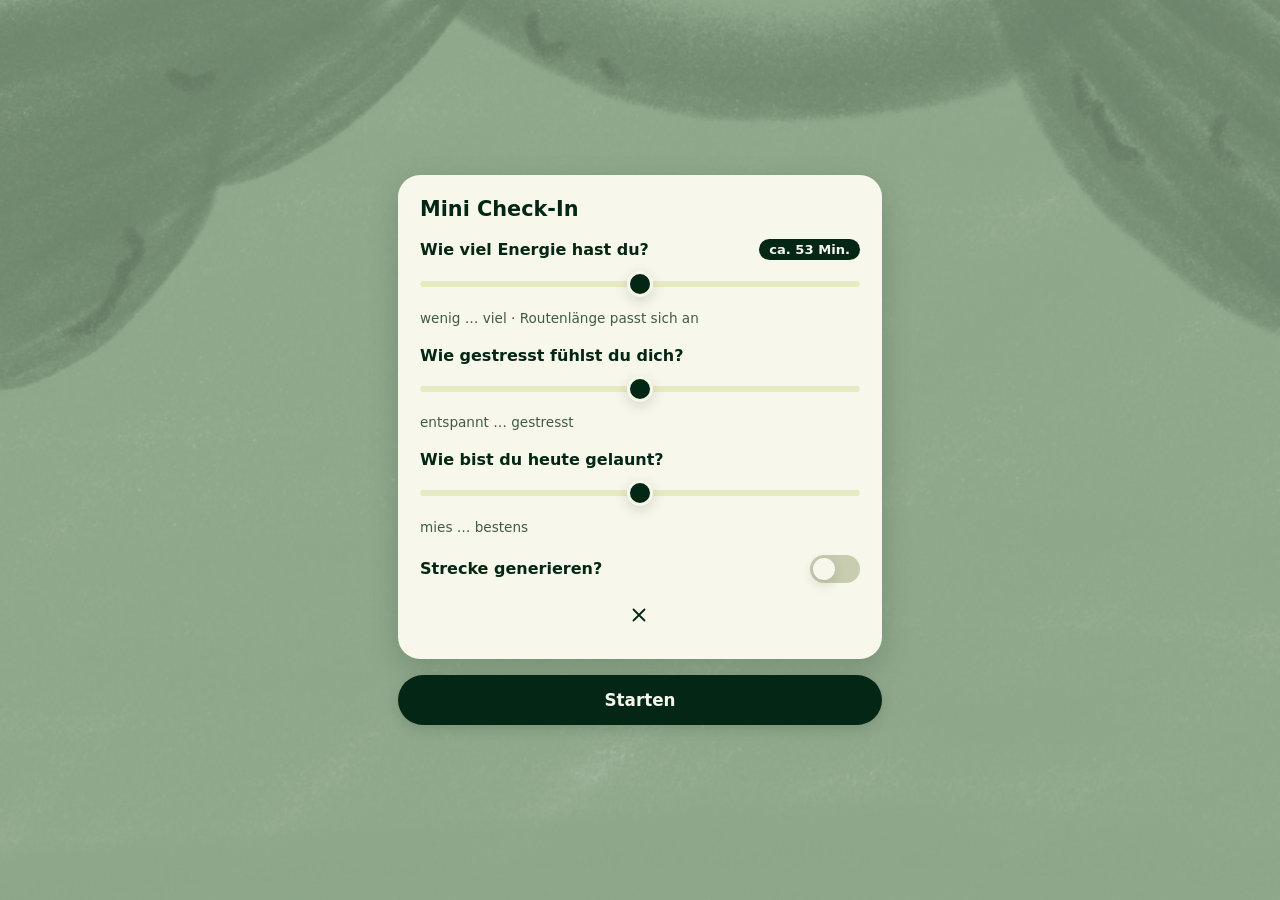
==== checkin.html @ 87dd1feb "Add files via upload" ====
<!DOCTYPE html>
<html lang="de">
<head>
  <meta charset="UTF-8">
  <meta name="viewport" content="width=device-width, initial-scale=1, viewport-fit=cover">
  <title>Mini Check-In · Walking with Wieland</title>
  <meta name="theme-color" content="#042615">
  <meta name="apple-mobile-web-app-capable" content="yes">
  <meta name="mobile-web-app-capable" content="yes">
  <meta name="apple-mobile-web-app-status-bar-style" content="black-translucent">
  <meta name="apple-mobile-web-app-title" content="Wieland">
  <link rel="manifest" href="manifest.json">
  <link rel="apple-touch-icon" href="assets/icon-180.png">
  <link rel="stylesheet" href="css/style.css?v=10">
</head>
<body>
  <div class="bg" aria-hidden="true"></div>

  <main class="screen screen--center">
    <div class="checkin-wrap">
      <section class="card" aria-labelledby="ci-title">
        <h1 class="h2" id="ci-title">Mini Check-In</h1>

        <!-- Energie = Fitness-Proxy für Routenlänge -->
        <div class="field">
          <div class="ci-label-row">
            <label class="field__label" for="energy">Wie viel Energie hast du?</label>
            <span class="energy-badge" id="energy-time">ca. 30 Min.</span>
          </div>
          <input class="range" type="range" id="energy" min="0" max="100" value="50"
                 aria-describedby="energy-ends">
          <p class="hint" id="energy-ends">wenig … viel · Routenlänge passt sich an</p>
        </div>

        <div class="field">
          <label class="field__label" for="stress">Wie gestresst fühlst du dich?</label>
          <input class="range" type="range" id="stress" min="0" max="100" value="50"
                 aria-describedby="stress-ends">
          <p class="hint" id="stress-ends">entspannt … gestresst</p>
        </div>

        <div class="field">
          <label class="field__label" for="mood">Wie bist du heute gelaunt?</label>
          <input class="range" type="range" id="mood" min="0" max="100" value="50"
                 aria-describedby="mood-ends">
          <p class="hint" id="mood-ends">mies … bestens</p>
        </div>

        <!-- Geführte Route an/aus -->
        <div class="switch-row" style="margin-top:6px">
          <label class="field__label" for="route">Strecke generieren?</label>
          <span class="switch">
            <input type="checkbox" id="route">
            <span class="switch__slider" aria-hidden="true"></span>
          </span>
        </div>

        <p class="hint" id="route-hint" hidden style="margin-top:6px;color:#c97b00">
          Kein Schlüssel hinterlegt – in den Einstellungen eintragen. Ohne Schlüssel startest du frei.
        </p>

        <!-- Standort-Auswahl (nur sichtbar wenn Route an) -->
        <div id="location-choice" hidden aria-live="polite">
          <p class="field__label" style="margin:14px 0 8px">Startpunkt</p>
          <div class="loc-row">
            <button class="btn btn-sm" id="loc-gps" type="button">Aktueller Standort</button>
            <button class="btn btn-sm btn-ghost" id="loc-home" type="button" hidden>
              Heimat-Standort
            </button>
          </div>
          <p class="hint" id="loc-hint" style="margin-top:8px"></p>
        </div>

        <button class="icon-btn icon-btn--bare card-close-center" id="ci-close"
                type="button" aria-label="Abbrechen und zurück"></button>
      </section>

      <button class="btn" id="ci-start" type="button">Starten</button>
    </div>
  </main>

  <script src="js/exercises.js?v=10"></script>
  <script src="js/trophies.js?v=10"></script>
  <script src="js/app.js?v=10"></script>
  <script src="js/checkin.js?v=11"></script>
</body>
</html>
---- css/style.css ----
/* ============================================================
   Walking with Wieland — Styles
   Mobile-first, ausschließlich für das Handy ausgelegt.
   Feste 6-Farb-Palette, eine Schrift, schlicht (Figma-Mockup).
============================================================ */

:root {
  /* Palette (verbindlich) */
  --cream: #F7F7EB;
  --pale:  #E6EBC2;
  --green: #A6BD7B;
  --dark:  #042615;
  --teal:  #A9C9C5;
  --blue:  #93C3D9;

  /* Eine Schrift (System-Stack -> auf iOS = SF; kein neuer Webfont) */
  --font: system-ui, -apple-system, "Segoe UI", Roboto, Helvetica, Arial, sans-serif;

  --radius: 22px;
  --radius-sm: 14px;
  --shadow: 0 10px 30px rgba(4, 38, 21, .18);
  --shadow-sm: 0 4px 14px rgba(4, 38, 21, .14);

  --maxw: 520px;            /* Handy-Spalte, auch auf größeren Screens zentriert */
  --nav-h: 64px;
  --space: 16px;
}

* { box-sizing: border-box; }

html, body { height: 100%; }

body {
  margin: 0;
  font-family: var(--font);
  color: var(--dark);
  background: #2f4534;       /* Fallback hinter dem Bild */
  -webkit-font-smoothing: antialiased;
  text-rendering: optimizeLegibility;
  overflow-x: hidden;
}

img { max-width: 100%; display: block; }
button { font-family: inherit; }
a { color: inherit; }

/* Sichtbarer Tastatur-Fokus (Qualitäts-Untergrenze) */
:focus-visible {
  outline: 3px solid var(--dark);
  outline-offset: 2px;
  border-radius: 6px;
}

/* ---------- Hintergrund (full-bleed, fix) ---------- */
.bg {
  position: fixed;
  inset: 0;
  z-index: -1;
  background-image: url("../assets/wald-hg-leer.png");
  background-size: cover;
  background-position: center top;
  /* kein background-attachment:fixed -> auf iOS sonst ruckelig */
}
.bg--home       { background-image: url("../assets/wieland-hoehle-hg.png"); }
.bg--collection { background-image: url("../assets/regal-hg.png"); }
.bg--plain      { background: var(--cream); }

/* ---------- Screen-Container ---------- */
.screen {
  position: relative;
  min-height: 100svh;
  min-height: 100dvh;
  display: flex;
  flex-direction: column;
  width: 100%;
  max-width: var(--maxw);
  margin: 0 auto;
  padding:
    calc(env(safe-area-inset-top) + 18px)
    calc(env(safe-area-inset-right) + 18px)
    calc(env(safe-area-inset-bottom) + 18px)
    calc(env(safe-area-inset-left) + 18px);
}
/* Walk-Screen: kein Padding oben (Nav-Card läuft bis zum Rand), genug unten für Walkbar */
.screen--walk {
  padding-top: calc(env(safe-area-inset-top) + 12px);
  padding-bottom: calc(env(safe-area-inset-bottom) + 80px);
}
/* Seiten mit unterer Navi brauchen unten Platz */
.screen--nav { padding-bottom: calc(env(safe-area-inset-bottom) + var(--nav-h) + 22px); }

.spacer { flex: 1 1 auto; }
.center-col { display: flex; flex-direction: column; align-items: center; }

/* ---------- Typografie ---------- */
.h1 { font-size: 1.7rem; font-weight: 700; margin: 0 0 4px; letter-spacing: -.01em; }
.h2 { font-size: 1.3rem; font-weight: 700; margin: 0 0 14px; }
.h3 { font-size: 1.05rem; font-weight: 700; margin: 24px 0 12px; }
.lead { font-size: 1.05rem; line-height: 1.45; margin: 0; }
.muted { opacity: .72; }
.on-dark { color: var(--cream); }
.text-center { text-align: center; }

/* großer Hinweis-Text direkt auf dem Hintergrund (z. B. "Leg dein Handy weg…") */
.overlay-text {
  color: var(--dark);
  font-size: 1.5rem;
  font-weight: 600;
  line-height: 1.3;
  max-width: 18ch;
}

/* ---------- Wochenleiste (Pfoten-Pille) ---------- */
.weekbar {
  align-self: flex-start;
  display: inline-flex;
  align-items: center;
  gap: 8px;
  background: var(--cream);
  border-radius: 999px;
  padding: 7px 12px;
  box-shadow: var(--shadow-sm);
}
.weekbar__count { font-weight: 700; font-size: .95rem; margin-right: 2px; }
.weekbar__dots { display: inline-flex; gap: 6px; }
.pawdot {
  width: 26px; height: 26px;
  display: grid; place-items: center;
  border-radius: 999px;
  background: var(--pale);
  color: rgba(4, 38, 21, .28);
}
.pawdot svg { width: 17px; height: 17px; }
.pawdot.is-on { background: var(--green); color: var(--dark); }

/* ---------- Karten ---------- */
.card {
  background: var(--cream);
  border-radius: var(--radius);
  box-shadow: var(--shadow);
  padding: 22px;
}
.card--center { text-align: center; }
.modal-card { width: 100%; max-width: 360px; }

/* Karte mit Schließen-X oben rechts */
.card-head {
  display: flex; align-items: flex-start; justify-content: space-between;
  gap: 12px; margin-bottom: 6px;
}

/* ---------- Buttons ---------- */
.btn {
  -webkit-appearance: none; appearance: none;
  border: 0; cursor: pointer;
  display: inline-flex; align-items: center; justify-content: center; gap: 8px;
  background: var(--dark); color: var(--cream);
  font-size: 1.05rem; font-weight: 600;
  padding: 15px 26px;
  border-radius: 999px;
  width: 100%;
  box-shadow: var(--shadow-sm);
  transition: transform .08s ease, opacity .15s ease;
}
.btn:active { transform: translateY(1px) scale(.995); }
.btn[disabled] { opacity: .5; cursor: default; }

.btn-light { background: var(--cream); color: var(--dark); }
.btn-ghost {
  background: transparent; color: var(--dark);
  box-shadow: none; border: 2px solid rgba(4, 38, 21, .25);
}
.btn-blue { background: var(--blue); color: var(--dark); }
.btn-row { display: flex; flex-direction: column; gap: 10px; }
.btn-sm { width: auto; padding: 10px 16px; font-size: .92rem; }

/* Icon-Knopf (rund) */
.icon-btn {
  -webkit-appearance: none; appearance: none; border: 0; cursor: pointer;
  width: 44px; height: 44px; padding: 10px;
  display: grid; place-items: center;
  border-radius: 999px;
  background: var(--cream); color: var(--dark);
  box-shadow: var(--shadow-sm);
}
.icon-btn svg { width: 22px; height: 22px; }
.icon-btn--bare { background: transparent; box-shadow: none; }

/* ---------- Slider ---------- */
.field { margin: 18px 0; }
.field__label { display: block; font-size: 1rem; font-weight: 600; margin-bottom: 12px; }

input[type="range"].range {
  -webkit-appearance: none; appearance: none;
  width: 100%; height: 6px; margin: 8px 0;
  background: var(--pale);
  border-radius: 999px; outline-offset: 6px;
}
input[type="range"].range::-webkit-slider-thumb {
  -webkit-appearance: none; appearance: none;
  width: 26px; height: 26px; border-radius: 999px;
  background: var(--dark); border: 3px solid var(--cream);
  box-shadow: var(--shadow-sm); cursor: pointer;
}
input[type="range"].range::-moz-range-thumb {
  width: 26px; height: 26px; border-radius: 999px;
  background: var(--dark); border: 3px solid var(--cream);
  box-shadow: var(--shadow-sm); cursor: pointer;
}
input[type="range"].range::-moz-range-track {
  height: 6px; background: var(--pale); border-radius: 999px;
}

/* ---------- Toggle / Switch ---------- */
.switch-row { display: flex; align-items: center; justify-content: space-between; gap: 12px; }
.switch { position: relative; display: inline-block; width: 50px; height: 28px; flex: none; }
.switch input { position: absolute; opacity: 0; width: 100%; height: 100%; margin: 0; cursor: pointer; z-index: 1; }
.switch__slider {
  position: absolute; inset: 0;
  background: #c9cdb0; border-radius: 999px; transition: background .15s ease;
}
.switch__slider::before {
  content: ""; position: absolute; top: 3px; left: 3px;
  width: 22px; height: 22px; border-radius: 999px;
  background: var(--cream); box-shadow: var(--shadow-sm);
  transition: transform .15s ease;
}
.switch input:checked + .switch__slider { background: var(--green); }
.switch input:checked + .switch__slider::before { transform: translateX(22px); }
.switch input:focus-visible + .switch__slider { outline: 3px solid var(--dark); outline-offset: 2px; }

/* Textfelder */
.input {
  width: 100%; font-size: 1rem; font-family: inherit;
  padding: 12px 14px; border-radius: var(--radius-sm);
  border: 2px solid rgba(4, 38, 21, .18); background: #fff; color: var(--dark);
}
.input:focus-visible { outline: 3px solid var(--dark); outline-offset: 1px; }

/* ---------- Sprechblase ---------- */
.bubble {
  position: relative;
  background: var(--cream);
  color: var(--dark);
  border-radius: 18px;
  padding: 12px 15px;
  max-width: 220px;
  font-size: .95rem; line-height: 1.35;
  box-shadow: var(--shadow-sm);
}
.bubble::after {
  content: ""; position: absolute; left: 26px; bottom: -9px;
  border-width: 10px 9px 0 9px; border-style: solid;
  border-color: var(--cream) transparent transparent transparent;
}

/* ---------- Wieland ---------- */
.wieland { width: min(72%, 320px); height: auto; pointer-events: none; }
/* screen-blend entfernt schwarze GIF-Hintergründe (keine Transparenz in GIF) */
.wieland--walk { width: min(60%, 260px); mix-blend-mode: screen; }
.wieland--sit  { width: min(42%, 180px); }
@keyframes ww-bob { 0%,100% { transform: translateY(0); } 50% { transform: translateY(-6px); } }
.wieland--bob { animation: ww-bob 3.2s ease-in-out infinite; }
@media (prefers-reduced-motion: reduce) {
  .wieland--bob { animation: none; }
}

/* die kleine Höhle unter dem Wiesel (Asset fehlt -> dezente SVG-Andeutung) */
.den { width: min(86%, 380px); margin-top: -6%; }

/* ---------- Anweisungs-Karte (Navigation oben) ---------- */
.instruction {
  background: var(--cream); color: var(--dark);
  border-radius: var(--radius-sm);
  box-shadow: var(--shadow);
  padding: 14px 16px;
  display: flex; align-items: center; gap: 12px;
  font-size: 1.05rem; font-weight: 600; line-height: 1.3;
}
.instruction svg { width: 26px; height: 26px; flex: none; }

/* ---------- Übungs-Overlay ---------- */
.exercise-layer {
  position: fixed; inset: 0; z-index: 40;
  display: flex; flex-direction: column;
  /* Opakes Dunkelgrün – keine Transparenz, kein backdrop-filter (Chrome-Bug) */
  background: rgba(4, 38, 21, .96);
  /* Unten 80px: Walkbar (≈64px) + 16px Abstand – safe-area wird durch walkbar selbst gehandelt */
  padding:
    calc(env(safe-area-inset-top) + 14px)
    14px
    calc(env(safe-area-inset-bottom) + 80px)
    14px;
}
.exercise {
  width: 100%; max-width: var(--maxw); margin: 0 auto;
  display: flex; flex-direction: column; min-height: 0; flex: 1 1 auto;
  background: var(--cream);
  border-radius: var(--radius);
  padding: 20px;
  box-shadow: var(--shadow);
  overflow-y: auto;
}
.exercise__eyebrow { font-size: .82rem; font-weight: 700; letter-spacing: .06em; opacity: .7; }
.exercise__title { font-size: 1.35rem; font-weight: 700; line-height: 1.25; margin: 4px 0 0; max-width: 22ch; }
.exercise__body { flex: 1 1 auto; display: flex; flex-direction: column; align-items: center; justify-content: center; gap: 18px; }
.exercise__actions { display: flex; flex-direction: column; gap: 10px; }
.exercise__sub-actions { display: flex; gap: 10px; justify-content: center; }

/* Zähler-Anzeige */
.counter { font-size: 3.4rem; font-weight: 800; color: var(--dark); line-height: 1; }
.counter__hint { font-size: .95rem; opacity: .7; }
.tap-area {
  width: 100%; max-width: 320px; min-height: 150px;
  border-radius: var(--radius);
  background: rgba(247, 247, 235, .82);
  display: flex; flex-direction: column; align-items: center; justify-content: center; gap: 8px;
  cursor: pointer; box-shadow: var(--shadow);
}

/* ---------- Timer-Kreis ---------- */
.timer-circle {
  width: min(70vw, 250px); aspect-ratio: 1;
  border-radius: 999px;
  background: rgba(247, 247, 235, .85);
  display: grid; place-items: center; text-align: center;
  box-shadow: var(--shadow);
  font-size: 1.2rem; font-weight: 700; color: var(--dark);
  padding: 20px;
}
.timer-circle small { display: block; font-weight: 500; opacity: .7; font-size: .85rem; margin-top: 4px; }

/* ---------- Atem-Kreis ---------- */
.breath-circle {
  width: 90px; height: 90px; border-radius: 999px;
  background: var(--teal); box-shadow: var(--shadow);
  transition: transform 1s ease-in-out;
}
.breath-phase { font-size: 1.15rem; font-weight: 700; }

/* ---------- Foto-Übung ---------- */
.photo-grid { display: grid; grid-template-columns: repeat(3, 1fr); gap: 8px; width: 100%; max-width: 320px; }
.photo-thumb {
  aspect-ratio: 1; border-radius: 12px; overflow: hidden;
  background: rgba(247, 247, 235, .5); display: grid; place-items: center;
}
.photo-thumb img { width: 100%; height: 100%; object-fit: cover; }
.visually-hidden {
  position: absolute !important; width: 1px; height: 1px;
  padding: 0; margin: -1px; overflow: hidden; clip: rect(0 0 0 0); white-space: nowrap; border: 0;
}

/* ---------- Walk-Leiste unten (Notruf / Beenden) — immer sichtbar ---------- */
.walkbar {
  position: fixed; bottom: 0; left: 0; right: 0; z-index: 45;
  display: flex; align-items: center; justify-content: space-between; gap: 12px;
  padding: 10px 18px calc(env(safe-area-inset-bottom) + 10px);
  background: rgba(247, 247, 235, .95);
  -webkit-backdrop-filter: blur(10px);
  backdrop-filter: blur(10px);
  border-top: 1px solid rgba(4, 38, 21, .1);
}
.walkbar__sos {
  color: var(--dark); font-weight: 700; font-size: 1rem; text-decoration: none;
  padding: 8px 4px;
}
.walkbar__sos:focus-visible { outline: 3px solid var(--dark); }

/* ---------- untere Navigation ---------- */
.nav {
  position: fixed; left: 0; right: 0; bottom: 0; z-index: 30;
  background: var(--dark);
  display: flex; justify-content: space-around; align-items: stretch;
  padding: 8px 6px calc(env(safe-area-inset-bottom) + 8px);
  box-shadow: 0 -6px 20px rgba(4, 38, 21, .25);
}
.nav-item {
  flex: 1; text-decoration: none; color: rgba(247, 247, 235, .62);
  display: flex; flex-direction: column; align-items: center; gap: 3px;
  padding: 6px 2px; border-radius: 12px;
  font-size: .7rem; font-weight: 600;
}
.nav-ico { width: 24px; height: 24px; }
.nav-item.is-active { color: var(--cream); }
.nav-item.is-active .nav-ico { transform: translateY(-1px); }

/* ---------- Statistik-Raster ---------- */
.stat-weeks { display: flex; flex-direction: column; gap: 12px; }
.stat-row { display: grid; grid-template-columns: repeat(7, 1fr); gap: 8px; }
.stat-head {
  display: grid; grid-template-columns: repeat(7, 1fr); gap: 8px;
  margin: 16px 0 10px; text-align: center;
  font-size: .72rem; font-weight: 600; opacity: .55;
}
.cell {
  aspect-ratio: 1; border-radius: 8px;
  border: 2px solid rgba(4, 38, 21, .22);
  display: grid; place-items: center; color: var(--dark);
  background: transparent;
}
.cell svg { width: 60%; height: 60%; }
.cell--free  { background: var(--blue); border-color: transparent; }
.cell--guided { background: var(--green); border-color: transparent; }
.stat-legend { display: flex; flex-wrap: wrap; gap: 14px; margin-top: 18px; font-size: .85rem; }
.legend-item { display: inline-flex; align-items: center; gap: 7px; }
.legend-swatch { width: 16px; height: 16px; border-radius: 5px; border: 2px solid rgba(4, 38, 21, .22); }
.legend-swatch.is-free { background: var(--blue); border-color: transparent; }
.legend-swatch.is-guided { background: var(--green); border-color: transparent; }

/* ---------- Sammlung / Höhle ---------- */
.collection-group { margin-bottom: 22px; }
.collection-group__title { font-size: 1rem; font-weight: 700; margin: 0 0 10px; }
.collection-count { font-weight: 600; font-size: .82rem; opacity: .55; margin-left: 4px; }
.collection-grid { display: grid; grid-template-columns: repeat(4, 1fr); gap: 12px; }
.token {
  aspect-ratio: 1; border-radius: var(--radius-sm);
  background: rgba(247, 247, 235, .55);
  display: grid; place-items: center; padding: 8px;
}
.token svg { width: 78%; height: 78%; }
.token.is-locked { opacity: 1; }
.token.is-locked svg { filter: grayscale(1); opacity: .35; }
.collection-meta { font-size: .8rem; opacity: .7; text-align: center; margin-top: 4px; }

/* Achievement-Liste */
.ach-list { display: flex; flex-direction: column; gap: 10px; }
.ach {
  display: flex; align-items: center; gap: 12px;
  padding: 12px 14px; border-radius: var(--radius-sm);
  background: rgba(247, 247, 235, .55);
}
.ach.is-done { background: var(--pale); }
.ach__badge { width: 34px; height: 34px; flex: none; }
.ach__txt b { display: block; font-size: .95rem; }
.ach__txt span { font-size: .82rem; opacity: .72; }

/* ---------- Modal (Trophäe / Abschluss) ---------- */
.modal {
  position: fixed; inset: 0; z-index: 60;
  background: rgba(4, 38, 21, .5);
  display: flex; align-items: center; justify-content: center;
  padding: 24px;
}
.modal[hidden] { display: none; }
.trophy-big { width: 120px; height: 120px; margin: 0 auto 6px; }
@keyframes ww-pop { 0% { transform: scale(.6); opacity: 0; } 60% { transform: scale(1.06); } 100% { transform: scale(1); opacity: 1; } }
.pop { animation: ww-pop .45s ease-out; }
@media (prefers-reduced-motion: reduce) { .pop { animation: none; } }
.modal-trophies { display: flex; flex-wrap: wrap; gap: 10px; justify-content: center; margin: 10px 0 4px; }
.modal-trophies .token { width: 64px; }

/* ---------- Karten-Panel (Leaflet) ---------- */
.map-panel { position: fixed; inset: 0; z-index: 50; display: flex; flex-direction: column; background: var(--cream); }
.map-panel[hidden] { display: none; }
.map-panel__bar {
  display: flex; align-items: center; justify-content: space-between; gap: 12px;
  padding: calc(env(safe-area-inset-top) + 12px) 16px 12px;
}
#map { flex: 1 1 auto; }

/* kleine Helfer */
.stack { display: flex; flex-direction: column; gap: 14px; }
.row { display: flex; align-items: center; gap: 10px; }
.mt-auto { margin-top: auto; }
.hint { font-size: .85rem; opacity: .75; line-height: 1.4; }
[hidden] { display: none !important; }

/* ---------- Einstellungen ---------- */
.setting-status {
  font-size: .9rem; margin: 6px 0 12px;
  padding: 8px 12px; border-radius: var(--radius-sm);
  background: rgba(166, 189, 123, .28); color: var(--dark);
}
.row--wrap { flex-wrap: wrap; }
.set-details { margin-top: 14px; }
.set-details > summary {
  cursor: pointer; font-size: .9rem; font-weight: 600;
  color: var(--dark); padding: 6px 0; list-style: none;
}
.set-details > summary::-webkit-details-marker { display: none; }
.set-details > summary::before { content: "+ "; }
.set-details[open] > summary::before { content: "– "; }
.stepper { display: flex; align-items: center; gap: 18px; margin-top: 6px; }
.stepper .icon-btn { font-size: 1.5rem; font-weight: 700; line-height: 1; }
.stepper__value { font-size: 1.6rem; font-weight: 700; min-width: 2ch; text-align: center; }

/* ---------- Home-Szene ---------- */
/* Wieland + Höhle sind jetzt im Hintergrundbild – nur Blase + Button bleiben */
.home-scene {
  flex: 1 1 auto;
  display: flex; flex-direction: column; align-items: center;
  padding-bottom: 8px;
}
.home-scene__spacer-top  { flex: 2 1 0; } /* schiebt Blase auf Wielands Kopfhöhe */
.home-scene__spacer-bot  { flex: 1 1 0; } /* Luft zwischen Blase und Button */
.home-scene .bubble { align-self: center; }
.home-scene .btn    { align-self: stretch; }

/* ---------- Check-In ---------- */
.screen--center { justify-content: center; }
.checkin-wrap { display: flex; flex-direction: column; gap: 16px; }
.card-close-center { display: flex; margin: 10px auto 0; }

/* Label ohne Abstand (z. B. neben dem Toggle) */
.switch-row .field__label { margin-bottom: 0; }

/* Energie-Zeile: Label + Zeitbadge nebeneinander */
.ci-label-row { display: flex; align-items: center; justify-content: space-between; gap: 8px; margin-bottom: 12px; }
.ci-label-row .field__label { margin-bottom: 0; }
.energy-badge {
  background: var(--dark); color: var(--cream);
  font-size: .82rem; font-weight: 700;
  padding: 3px 10px; border-radius: 999px;
  white-space: nowrap; flex: none;
}

/* Standort-Auswahl-Buttons */
.loc-row { display: flex; gap: 8px; flex-wrap: wrap; }

/* ---------- Spaziergang ---------- */
.walk-top { display: flex; flex-direction: column; gap: 6px; }
.walk-center { gap: 22px; }
.walk-sub { font-size: .9rem; color: var(--dark); opacity: .65; margin-top: 2px; }

/* Prominente Navigations-Karte (Mockup: großes weißes Feld mit Pfeil) */
.nav-card {
  background: var(--cream);
  border-radius: var(--radius);
  box-shadow: var(--shadow);
  padding: 0 20px;
  height: 5.5rem;
  display: flex;
  align-items: center;
  gap: 16px;
  width: 100%;
  box-sizing: border-box;
}
.nav-card__text {
  flex: 1;
  font-size: 1.25rem;
  font-weight: 700;
  line-height: 1.3;
  color: var(--dark);
}
.nav-card__arrow {
  width: 40px; height: 40px;
  flex: none;
  display: flex; align-items: center; justify-content: center;
  will-change: transform;
}
.nav-card__arrow svg { width: 36px; height: 36px; }

/* Utility */
.mt-16 { margin-top: 16px; }
.mt-0 { margin-top: 0; }

/* ---------- Wielands Höhle: Sticker auf dem Regal ---------- */
/* Das Regal-Bild ist der Hintergrund (bg--collection).
   .shelf-stickers ist absolute inset:0 – Positionen entsprechen
   dem Hintergrundbild (Regal HG.png, background-size: cover). */
.shelf-stickers {
  position: absolute;
  inset: 0;
  z-index: 0;
  pointer-events: none;
}
.sticker {
  position: absolute;
  display: block;
  transition: filter .4s;
}
.sticker img { width: 100%; height: auto; display: block; }
.sticker.is-locked img { filter: grayscale(1) opacity(.28); }

/* Positionen relativ zur Bildgröße (% der Screenhöhe/-breite) */
.sticker--w5 { width: 42%; top: 12%; left:  2%; }   /* Fotos  – oben links  */
.sticker--w1 { width: 38%; top: 10%; right: 2%; }   /* Notizen – oben rechts */
.sticker--w3 { width: 54%; top: 35%; left: 23%; }   /* Karten  – Mitte       */
.sticker--w2 { width: 38%; top: 57%; left:  2%; }   /* Klangschale – unten links */
.sticker--w4 { width: 42%; top: 55%; right: 2%; }   /* Terrarium – unten rechts */

/* Erfolge-Karte schwebt im unteren Drittel über dem Regal */
.collection-card {
  position: relative;
  z-index: 2;
  margin-top: auto;
  max-height: 38vh;
  overflow-y: auto;
  -webkit-overflow-scrolling: touch;
}

/* ---------- Inline Minimap ---------- */
.nav-row { display: flex; align-items: stretch; gap: 8px; }
.nav-card { flex: 1; min-width: 0; }
.map-btn {
  flex: none; width: 58px;
  background: var(--cream); color: var(--dark);
  border: none; border-radius: var(--radius-sm);
  box-shadow: var(--shadow); cursor: pointer;
  font-size: .9rem; font-weight: 700; font-family: inherit;
  display: flex; align-items: center; justify-content: center;
  padding: 0; -webkit-appearance: none; appearance: none;
}
.map-btn:active { opacity: .75; }
.inline-minimap {
  width: 100%; height: 190px;
  border-radius: var(--radius); overflow: hidden;
  position: relative; box-shadow: var(--shadow);
  margin-top: 2px;
}
/* Rotatable wrapper: JS sets width/height/left/top to diagonal of parent (always square) */
#minimap-rotatable {
  position: absolute;
  transform-origin: center center;
  will-change: transform;
}
#minimap-container { width: 100%; height: 100%; }
.fullmap-btn {
  position: absolute; bottom: 10px; right: 10px; z-index: 1;
  width: 36px; height: 36px; border-radius: 10px;
  background: rgba(247,247,235,.92); border: none; cursor: pointer;
  display: flex; align-items: center; justify-content: center;
  color: var(--dark); box-shadow: var(--shadow-sm);
  -webkit-appearance: none; appearance: none;
}
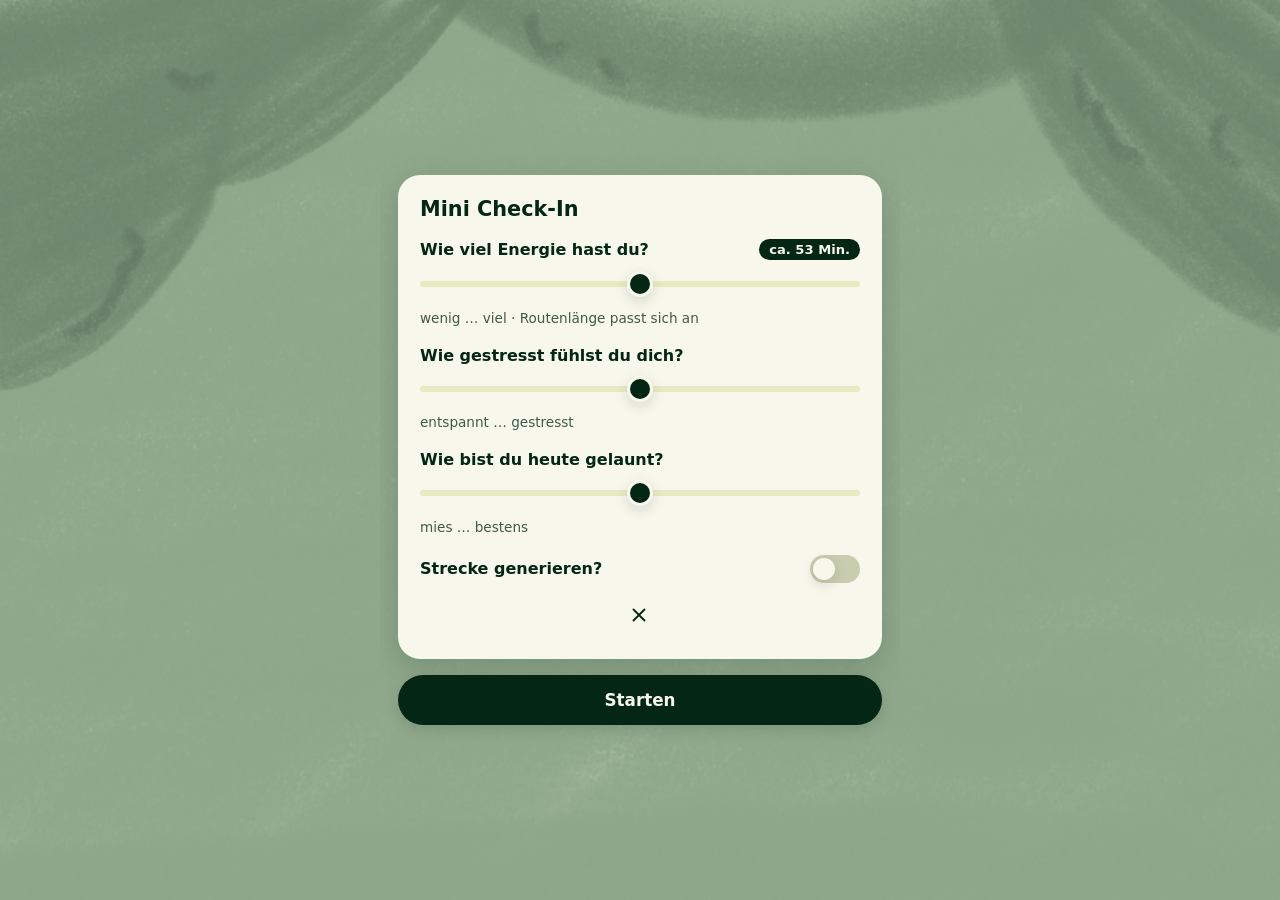
==== commit 849a7133: "Add files via upload" ====
--- a/checkin.html
+++ b/checkin.html
@@ -11,7 +11,7 @@
   <meta name="apple-mobile-web-app-title" content="Wieland">
   <link rel="manifest" href="manifest.json">
   <link rel="apple-touch-icon" href="assets/icon-180.png">
-  <link rel="stylesheet" href="css/style.css?v=10">
+  <link rel="stylesheet" href="css/style.css?v=33">
 </head>
 <body>
   <div class="bg" aria-hidden="true"></div>
@@ -81,7 +81,7 @@
 
   <script src="js/exercises.js?v=10"></script>
   <script src="js/trophies.js?v=10"></script>
-  <script src="js/app.js?v=10"></script>
+  <script src="js/app.js?v=17"></script>
   <script src="js/checkin.js?v=11"></script>
 </body>
 </html>
--- a/css/style.css
+++ b/css/style.css
@@ -28,7 +28,7 @@
 
 * { box-sizing: border-box; }
 
-html, body { height: 100%; }
+html, body { height: 100%; overflow: hidden; }
 
 body {
   margin: 0;
@@ -37,7 +37,6 @@
   background: #2f4534;       /* Fallback hinter dem Bild */
   -webkit-font-smoothing: antialiased;
   text-rendering: optimizeLegibility;
-  overflow-x: hidden;
 }
 
 img { max-width: 100%; display: block; }
@@ -62,14 +61,20 @@
   /* kein background-attachment:fixed -> auf iOS sonst ruckelig */
 }
 .bg--home       { background-image: url("../assets/wieland-hoehle-hg.png"); }
-.bg--collection { background-image: url("../assets/regal-hg.png"); }
+.bg--walk       { background-image: url("../assets/wald-hg-voll.png"); }
+.bg--collection {
+  background-image: url("../assets/Hintergrundhoele.png");
+  background-size: cover;
+  background-position: center center;
+}
 .bg--plain      { background: var(--cream); }
 
 /* ---------- Screen-Container ---------- */
 .screen {
   position: relative;
-  min-height: 100svh;
-  min-height: 100dvh;
+  height: 100dvh;
+  overflow-y: auto;
+  -webkit-overflow-scrolling: touch;
   display: flex;
   flex-direction: column;
   width: 100%;
@@ -81,10 +86,10 @@
     calc(env(safe-area-inset-bottom) + 18px)
     calc(env(safe-area-inset-left) + 18px);
 }
-/* Walk-Screen: kein Padding oben (Nav-Card läuft bis zum Rand), genug unten für Walkbar */
+/* Walk-Screen: kein Padding oben (Nav-Card läuft bis zum Rand) */
 .screen--walk {
   padding-top: calc(env(safe-area-inset-top) + 12px);
-  padding-bottom: calc(env(safe-area-inset-bottom) + 80px);
+  padding-bottom: calc(env(safe-area-inset-bottom) + 18px);
 }
 /* Seiten mit unterer Navi brauchen unten Platz */
 .screen--nav { padding-bottom: calc(env(safe-area-inset-bottom) + var(--nav-h) + 22px); }
@@ -152,7 +157,7 @@
 /* ---------- Buttons ---------- */
 .btn {
   -webkit-appearance: none; appearance: none;
-  border: 0; cursor: pointer;
+  border: 0; cursor: pointer; text-decoration: none;
   display: inline-flex; align-items: center; justify-content: center; gap: 8px;
   background: var(--dark); color: var(--cream);
   font-size: 1.05rem; font-weight: 600;
@@ -171,6 +176,15 @@
   box-shadow: none; border: 2px solid rgba(4, 38, 21, .25);
 }
 .btn-blue { background: var(--blue); color: var(--dark); }
+.btn--brett {
+  background-image: url("../assets/Brett.png");
+  background-size: 100% 100%;
+  background-color: transparent;
+  color: #fff;
+  box-shadow: var(--shadow-sm);
+  border-radius: var(--radius-sm);
+  font-weight: 700;
+}
 .btn-row { display: flex; flex-direction: column; gap: 10px; }
 .btn-sm { width: auto; padding: 10px 16px; font-size: .92rem; }
 
@@ -255,10 +269,9 @@
 }
 
 /* ---------- Wieland ---------- */
-.wieland { width: min(72%, 320px); height: auto; pointer-events: none; }
-/* screen-blend entfernt schwarze GIF-Hintergründe (keine Transparenz in GIF) */
-.wieland--walk { width: min(60%, 260px); mix-blend-mode: screen; }
-.wieland--sit  { width: min(42%, 180px); }
+.wieland { width: min(72%, 320px); height: auto; pointer-events: none; background: transparent; }
+.wieland--walk { width: min(80%, 360px); }
+.wieland--sit  { width: 62vw; }
 @keyframes ww-bob { 0%,100% { transform: translateY(0); } 50% { transform: translateY(-6px); } }
 .wieland--bob { animation: ww-bob 3.2s ease-in-out infinite; }
 @media (prefers-reduced-motion: reduce) {
@@ -283,29 +296,52 @@
 .exercise-layer {
   position: fixed; inset: 0; z-index: 40;
   display: flex; flex-direction: column;
-  /* Opakes Dunkelgrün – keine Transparenz, kein backdrop-filter (Chrome-Bug) */
-  background: rgba(4, 38, 21, .96);
-  /* Unten 80px: Walkbar (≈64px) + 16px Abstand – safe-area wird durch walkbar selbst gehandelt */
-  padding:
-    calc(env(safe-area-inset-top) + 14px)
-    14px
-    calc(env(safe-area-inset-bottom) + 80px)
-    14px;
-}
-.exercise {
-  width: 100%; max-width: var(--maxw); margin: 0 auto;
-  display: flex; flex-direction: column; min-height: 0; flex: 1 1 auto;
-  background: var(--cream);
+  background: transparent;
+  padding: calc(env(safe-area-inset-top) + 14px) 14px 0;
+}
+
+/* Textbox oben: leicht transparent, Waldhintergrund schimmert durch */
+.ex-text-box {
+  flex: 0 0 auto;
+  background: rgba(247, 247, 235, .88);
+  -webkit-backdrop-filter: blur(6px);
+  backdrop-filter: blur(6px);
   border-radius: var(--radius);
-  padding: 20px;
-  box-shadow: var(--shadow);
-  overflow-y: auto;
+  padding: 16px 18px;
 }
 .exercise__eyebrow { font-size: .82rem; font-weight: 700; letter-spacing: .06em; opacity: .7; }
 .exercise__title { font-size: 1.35rem; font-weight: 700; line-height: 1.25; margin: 4px 0 0; max-width: 22ch; }
-.exercise__body { flex: 1 1 auto; display: flex; flex-direction: column; align-items: center; justify-content: center; gap: 18px; }
-.exercise__actions { display: flex; flex-direction: column; gap: 10px; }
-.exercise__sub-actions { display: flex; gap: 10px; justify-content: center; }
+
+/* Mittlerer Bereich: Übungskomponenten vertikal zentriert */
+.exercise__body {
+  flex: 1 1 auto; min-height: 0;
+  display: flex; flex-direction: column; align-items: center; justify-content: center; gap: 18px;
+}
+.exercise__body .counter { color: var(--cream); }
+.exercise__body .counter__hint { color: rgba(247,247,235,.8); opacity: 1; }
+.exercise__body .exercise__title { color: var(--cream); }
+.exercise__body .breath-phase { color: var(--cream); }
+/* Tap-Area hat Cream-Hintergrund → Text muss dunkel sein */
+.tap-area .counter__hint { color: var(--dark); opacity: .7; }
+.tap-area .counter { color: var(--dark); }
+
+/* Unterer Bereich: Wieland links, Andere Übung + Überspringen rechts */
+.ex-bottom {
+  flex: 0 0 auto;
+  display: flex; align-items: flex-end; justify-content: space-between;
+  padding: 8px 0;
+}
+.ex-bottom__actions { display: flex; flex-direction: column; gap: 8px; align-items: flex-end; }
+
+/* Geschafft-Button: volle Breite, Brett-Optik, bricht aus dem Padding heraus */
+.ex-done-btn {
+  flex: 0 0 auto;
+  width: calc(100% + 28px);
+  margin: 0 -14px;
+  border-radius: 0;
+  padding: 16px 14px calc(env(safe-area-inset-bottom) + 16px);
+  font-size: 1.1rem;
+}
 
 /* Zähler-Anzeige */
 .counter { font-size: 3.4rem; font-weight: 800; color: var(--dark); line-height: 1; }
@@ -331,6 +367,11 @@
 .timer-circle small { display: block; font-weight: 500; opacity: .7; font-size: .85rem; margin-top: 4px; }
 
 /* ---------- Atem-Kreis ---------- */
+/* Wrap reserviert den max. visuellen Platz (90px × scale 1.9 = ~171px) */
+.breath-wrap {
+  width: 180px; height: 180px; flex: 0 0 180px;
+  display: flex; align-items: center; justify-content: center;
+}
 .breath-circle {
   width: 90px; height: 90px; border-radius: 999px;
   background: var(--teal); box-shadow: var(--shadow);
@@ -350,21 +391,63 @@
   padding: 0; margin: -1px; overflow: hidden; clip: rect(0 0 0 0); white-space: nowrap; border: 0;
 }
 
-/* ---------- Walk-Leiste unten (Notruf / Beenden) — immer sichtbar ---------- */
-.walkbar {
-  position: fixed; bottom: 0; left: 0; right: 0; z-index: 45;
-  display: flex; align-items: center; justify-content: space-between; gap: 12px;
-  padding: 10px 18px calc(env(safe-area-inset-bottom) + 10px);
-  background: rgba(247, 247, 235, .95);
+/* ---------- Beenden-Bestätigung ---------- */
+.end-confirm {
+  position: fixed; inset: 0; z-index: 55;
+  display: flex; flex-direction: column; align-items: center; justify-content: center;
+  gap: 14px;
+  padding: 32px 24px;
+  background: rgba(4, 38, 21, .4);
   -webkit-backdrop-filter: blur(10px);
   backdrop-filter: blur(10px);
-  border-top: 1px solid rgba(4, 38, 21, .1);
-}
-.walkbar__sos {
-  color: var(--dark); font-weight: 700; font-size: 1rem; text-decoration: none;
-  padding: 8px 4px;
-}
-.walkbar__sos:focus-visible { outline: 3px solid var(--dark); }
+}
+.end-confirm__text {
+  color: var(--cream);
+  font-size: 1.25rem; font-weight: 700; line-height: 1.35;
+  text-align: center;
+  text-shadow: 0 1px 8px rgba(0,0,0,.5);
+  margin: 0 0 6px;
+}
+.end-confirm__continue {
+  width: 100%; max-width: 340px;
+  padding: 16px 24px;
+  font-size: 1.1rem;
+}
+.end-confirm__end {
+  width: auto;
+  padding: 10px 32px;
+  font-size: .95rem;
+}
+
+/* ---------- Beenden-Button (Walk-Screen, fixed unten rechts) ---------- */
+.walk-end-btn {
+  position: fixed;
+  right: 18px;
+  bottom: calc(env(safe-area-inset-bottom) + 18px);
+  z-index: 46;
+  width: auto;
+  padding: 11px 24px;
+  font-size: .95rem;
+  font-weight: 700;
+  color: #fff;
+}
+
+/* Debug-Übungsauslöser (Walk-Screen, fixed unten links) */
+.walk-debug-btn {
+  position: fixed;
+  left: 18px;
+  bottom: calc(env(safe-area-inset-bottom) + 18px);
+  z-index: 46;
+  width: auto;
+  padding: 11px 24px;
+  font-size: .95rem;
+  font-weight: 700;
+  color: #fff;
+}
+
+/* Spacer-Verhältnis: Wieland im unteren Drittel */
+.walk-spacer-top { flex: 2 1 auto; }
+.walk-spacer-bot { flex: 1 1 auto; }
 
 /* ---------- untere Navigation ---------- */
 .nav {
@@ -380,32 +463,101 @@
   padding: 6px 2px; border-radius: 12px;
   font-size: .7rem; font-weight: 600;
 }
-.nav-ico { width: 24px; height: 24px; }
+.nav-ico { width: 28px; height: 28px; opacity: .55; transition: opacity .15s; }
 .nav-item.is-active { color: var(--cream); }
-.nav-item.is-active .nav-ico { transform: translateY(-1px); }
-
-/* ---------- Statistik-Raster ---------- */
-.stat-weeks { display: flex; flex-direction: column; gap: 12px; }
-.stat-row { display: grid; grid-template-columns: repeat(7, 1fr); gap: 8px; }
+.nav-item.is-active .nav-ico { opacity: 1; transform: translateY(-1px); }
+
+/* ---------- Statistik-Seite Layout ---------- */
+/* Screen-Modifier: eigenes Layout (kein overflow-y: auto auf Screenebene) */
+.screen--stats {
+  overflow: hidden;
+  padding-bottom: calc(env(safe-area-inset-bottom) + var(--nav-h));
+}
+
+/* Titel-Bereich: direkt auf dem Hintergrund, keine Card */
+.stats-header {
+  flex: 0 0 auto;
+  padding: 0 0 12px;
+}
+.stats-title {
+  font-size: 2rem; font-weight: 700;
+  color: var(--cream);
+  text-shadow: 0 1px 6px rgba(0,0,0,.45);
+  margin: 0 0 4px;
+  letter-spacing: -.01em;
+}
+.stats-subtitle {
+  font-size: .9rem; line-height: 1.4;
+  color: rgba(247, 247, 235, .82);
+  text-shadow: 0 1px 4px rgba(0,0,0,.35);
+  margin: 0;
+}
+
+/* Tagesspalten-Header: immer sichtbar über dem Scroll-Bereich */
 .stat-head {
-  display: grid; grid-template-columns: repeat(7, 1fr); gap: 8px;
-  margin: 16px 0 10px; text-align: center;
-  font-size: .72rem; font-weight: 600; opacity: .55;
+  flex: 0 0 auto;
+  display: grid; grid-template-columns: 28px repeat(7, 1fr); gap: 6px;
+  padding-bottom: 6px;
+  text-align: center;
+  font-size: .72rem; font-weight: 600;
+  color: rgba(247, 247, 235, .7);
+}
+
+/* Scrollbarer Wochen-Bereich – Fade nur oben (ältere Wochen) */
+.stat-scroll {
+  flex: 1 1 0;
+  min-height: 0;
+  overflow-y: auto;
+  -webkit-overflow-scrolling: touch;
+  scrollbar-width: none;
+  -webkit-mask-image: linear-gradient(to bottom, transparent 0%, black 14%, black 100%);
+  mask-image: linear-gradient(to bottom, transparent 0%, black 14%, black 100%);
+}
+.stat-scroll::-webkit-scrollbar { display: none; }
+
+/* Wochen-Raster */
+.stat-weeks { display: flex; flex-direction: column; gap: 8px; padding: 10px 0; }
+.stat-row-wrap {
+  display: grid; grid-template-columns: 28px repeat(7, 1fr); gap: 6px;
+  align-items: center;
+}
+.stat-week-lbl {
+  font-size: .55rem; line-height: 1.15;
+  color: rgba(247, 247, 235, .85);
+  text-align: center;
 }
 .cell {
   aspect-ratio: 1; border-radius: 8px;
-  border: 2px solid rgba(4, 38, 21, .22);
+  border: 2px solid rgba(247, 247, 235, .25);
   display: grid; place-items: center; color: var(--dark);
   background: transparent;
 }
 .cell svg { width: 60%; height: 60%; }
-.cell--free  { background: var(--blue); border-color: transparent; }
+.cell--free   { background: var(--blue);  border-color: transparent; }
 .cell--guided { background: var(--green); border-color: transparent; }
-.stat-legend { display: flex; flex-wrap: wrap; gap: 14px; margin-top: 18px; font-size: .85rem; }
-.legend-item { display: inline-flex; align-items: center; gap: 7px; }
-.legend-swatch { width: 16px; height: 16px; border-radius: 5px; border: 2px solid rgba(4, 38, 21, .22); }
-.legend-swatch.is-free { background: var(--blue); border-color: transparent; }
+.cell--both   { background: linear-gradient(135deg, var(--blue) 50%, var(--green) 50%); border-color: transparent; }
+
+/* Legende: Brett-PNG, gleiche Randabstände wie week-nav (16px von Viewport-Kanten) */
+.stat-legend-bar {
+  flex: 0 0 auto;
+  background-image: url("../assets/Brett.png");
+  background-size: 100% 100%;
+  background-color: transparent;
+  /* Seitenabstand: Screen hat 18px Padding, Brett soll 16px vom Rand → -2px */
+  margin: 8px -2px 16px;
+  padding: 12px 16px 12px;
+}
+.stat-legend {
+  display: grid;
+  grid-template-columns: 1fr 1fr;
+  gap: 8px 16px;
+}
+.legend-col { display: flex; flex-direction: column; gap: 8px; }
+.legend-item { display: inline-flex; align-items: center; gap: 7px; font-size: .85rem; color: var(--cream); }
+.legend-swatch { flex: 0 0 auto; width: 16px; height: 16px; border-radius: 5px; border: 2px solid rgba(247, 247, 235, .3); }
+.legend-swatch.is-free   { background: var(--blue);  border-color: transparent; }
 .legend-swatch.is-guided { background: var(--green); border-color: transparent; }
+.legend-swatch.is-both   { background: linear-gradient(135deg, var(--blue) 50%, var(--green) 50%); border-color: transparent; }
 
 /* ---------- Sammlung / Höhle ---------- */
 .collection-group { margin-bottom: 22px; }
@@ -448,6 +600,9 @@
 @media (prefers-reduced-motion: reduce) { .pop { animation: none; } }
 .modal-trophies { display: flex; flex-wrap: wrap; gap: 10px; justify-content: center; margin: 10px 0 4px; }
 .modal-trophies .token { width: 64px; }
+/* Achievement-Icon im Trophy-Modal und in der Token-Zeile */
+.trophy-big img.trophy-icon  { width: 100%; height: 100%; object-fit: contain; display: block; }
+.token img.trophy-icon { width: 100%; height: 100%; object-fit: contain; display: block; }
 
 /* ---------- Karten-Panel (Leaflet) ---------- */
 .map-panel { position: fixed; inset: 0; z-index: 50; display: flex; flex-direction: column; background: var(--cream); }
@@ -457,6 +612,88 @@
   padding: calc(env(safe-area-inset-top) + 12px) 16px 12px;
 }
 #map { flex: 1 1 auto; }
+#route-map { flex: 1 1 auto; }
+
+/* Tages-Detail-Panel */
+.day-panel__body {
+  flex: 1 1 auto; overflow-y: auto; -webkit-overflow-scrolling: touch;
+  padding: 16px 16px 24px; display: flex; flex-direction: column; gap: 0;
+}
+
+/* ── Walk-Log (Timeline) ── */
+.walk-log { display: flex; flex-direction: column; gap: 0; }
+.log-sep  { border: none; border-top: 1px solid rgba(4,38,21,.12); margin: 20px 0; }
+.log-hint { font-size: .88rem; opacity: .7; padding: 16px 0; margin: 0; }
+
+.log-entry {
+  display: flex; align-items: flex-start; gap: 12px; padding: 14px 0;
+  position: relative;
+}
+.log-entry + .log-entry::before,
+.log-section::before {
+  content: '';
+  position: absolute; left: 7px; top: 0; bottom: 0;
+  width: 2px; background: rgba(4,38,21,.15);
+}
+.log-dot {
+  width: 16px; height: 16px; border-radius: 50%; flex: none; margin-top: 2px;
+  border: 2px solid var(--dark);
+}
+.log-entry--start .log-dot { background: var(--green-light, #A6BD7B); }
+.log-entry--end   .log-dot { background: var(--cream); }
+.log-entry__body  { display: flex; flex-direction: column; gap: 2px; }
+.log-entry__body b { font-size: .92rem; }
+.log-badge {
+  font-size: .72rem; font-weight: 700; padding: 1px 7px;
+  border-radius: 20px; background: rgba(4,38,21,.1); color: var(--dark);
+  width: fit-content;
+}
+.log-meta { font-size: .82rem; opacity: .7; }
+.log-time { font-size: .82rem; opacity: .6; font-variant-numeric: tabular-nums; }
+
+/* Übungs-Icon Reihe */
+.log-section { position: relative; padding: 4px 0 4px 28px; }
+.log-ex-row { display: flex; gap: 8px; flex-wrap: wrap; }
+.ex-icon-btn {
+  width: 54px; height: 54px;
+  background: rgba(247,247,235,.7);
+  border: none; border-radius: 12px;
+  padding: 6px; cursor: pointer;
+  -webkit-appearance: none; appearance: none;
+}
+.ex-icon-btn:active { opacity: .7; }
+.ex-icon-img { width: 100%; height: 100%; object-fit: contain; display: block; }
+
+.log-ex-detail {
+  margin-top: 10px;
+  background: rgba(247,247,235,.9);
+  border-radius: var(--radius-sm);
+  padding: 12px 14px;
+  font-size: .88rem;
+}
+.log-ex-header { font-size: .72rem; font-weight: 700; letter-spacing: .06em; opacity: .65; margin: 0 0 4px; }
+.log-ex-text   { margin: 0; line-height: 1.4; }
+
+.log-route { padding: 4px 0 8px 28px; }
+.log-route-btn {
+  display: inline-flex; align-items: center; gap: 8px;
+  background: rgba(4,38,21,.05);
+  border: 1.5px solid rgba(4,38,21,.2);
+  border-radius: 20px; padding: 7px 15px;
+  font: inherit; font-size: .82rem; color: var(--dark);
+  cursor: pointer; -webkit-appearance: none; appearance: none;
+}
+.log-route-btn:active { opacity: .7; }
+.log-route-icon { width: 15px; height: 15px; flex: none; }
+
+/* Alte walk-record Styles (Fallback) */
+.walk-badge--guided { background: var(--green-light, #A6BD7B); color: var(--dark); }
+.walk-badge--free   { background: rgba(4,38,21,.1); color: var(--dark); }
+.cell--btn {
+  cursor: pointer; border: none; font: inherit;
+  -webkit-appearance: none; appearance: none;
+}
+.cell--btn:active { opacity: .7; }
 
 /* kleine Helfer */
 .stack { display: flex; flex-direction: column; gap: 14px; }
@@ -491,8 +728,8 @@
   display: flex; flex-direction: column; align-items: center;
   padding-bottom: 8px;
 }
-.home-scene__spacer-top  { flex: 2 1 0; } /* schiebt Blase auf Wielands Kopfhöhe */
-.home-scene__spacer-bot  { flex: 1 1 0; } /* Luft zwischen Blase und Button */
+.home-scene__spacer-top  { flex: 1 1 0; } /* Blase im oberen Drittel */
+.home-scene__spacer-bot  { flex: 3 1 0; } /* Puffer zwischen Blase und Button */
 .home-scene .bubble { align-self: center; }
 .home-scene .btn    { align-self: stretch; }
 
@@ -554,39 +791,292 @@
 .mt-16 { margin-top: 16px; }
 .mt-0 { margin-top: 0; }
 
-/* ---------- Wielands Höhle: Sticker auf dem Regal ---------- */
-/* Das Regal-Bild ist der Hintergrund (bg--collection).
-   .shelf-stickers ist absolute inset:0 – Positionen entsprechen
-   dem Hintergrundbild (Regal HG.png, background-size: cover). */
-.shelf-stickers {
+/* ---------- Kamera-Overlay ---------- */
+.cam-overlay {
+  position: fixed; inset: 0; z-index: 80;
+  background: #000;
+  display: flex; flex-direction: column;
+}
+.cam-inner { display: flex; flex-direction: column; height: 100%; }
+.cam-preview-wrap { flex: 1 1 auto; position: relative; overflow: hidden; }
+.cam-video { width: 100%; height: 100%; object-fit: cover; display: block; }
+.cam-controls {
+  display: flex; align-items: center; justify-content: space-between;
+  padding: 16px 24px; background: rgba(0,0,0,.85); gap: 16px; flex: none;
+}
+.cam-counter { color: #fff; font-size: 1.1rem; font-weight: 700; min-width: 64px; text-align: center; }
+.cam-shutter {
+  width: 68px; height: 68px; border-radius: 50%; flex: none;
+  border: 5px solid #fff; background: rgba(255,255,255,.18);
+  cursor: pointer; transition: background .12s;
+  -webkit-appearance: none; appearance: none;
+}
+.cam-shutter:active { background: rgba(255,255,255,.55); }
+.cam-close-btn {
+  width: 44px; height: 44px; border-radius: 50%; flex: none;
+  border: 2px solid rgba(255,255,255,.45); background: rgba(0,0,0,.4);
+  color: #fff; font-size: 1.6rem; line-height: 1;
+  cursor: pointer; display: flex; align-items: center; justify-content: center;
+  -webkit-appearance: none; appearance: none;
+}
+.cam-close-btn:active { opacity: .7; }
+.cam-hint { color: rgba(255,255,255,.8); font-size: .9rem; text-align: center; padding: 6px 16px; min-height: 26px; flex: none; }
+.cam-fallback {
+  flex: 1 1 auto; display: flex; flex-direction: column;
+  align-items: center; justify-content: center;
+  gap: 18px; padding: 32px 24px;
+}
+.cam-fallback__text { color: rgba(255,255,255,.9); text-align: center; line-height: 1.55; }
+.cam-fallback__btn { width: auto; min-width: 180px; text-align: center; }
+.cam-skip-btn { color: rgba(255,255,255,.6); }
+
+/* ---------- Lightbox ---------- */
+.lightbox {
+  position: fixed; inset: 0; z-index: 90;
+  background: rgba(0,0,0,.96);
+  display: flex; flex-direction: column;
+}
+.lightbox__img-wrap { flex: 1 1 auto; display: flex; align-items: center; justify-content: center; padding: 52px 16px 8px; overflow: hidden; }
+.lightbox__img { max-width: 100%; max-height: 100%; object-fit: contain; border-radius: 6px; }
+.lightbox__bar {
+  display: flex; align-items: center; justify-content: space-between;
+  padding: 12px 16px; background: rgba(0,0,0,.75); gap: 10px; flex: none;
+}
+.lightbox__nav {
+  width: 44px; height: 44px; border-radius: 50%; flex: none;
+  border: 2px solid rgba(255,255,255,.3); background: rgba(255,255,255,.1);
+  color: #fff; font-size: 2rem; line-height: 1;
+  cursor: pointer; display: flex; align-items: center; justify-content: center;
+  -webkit-appearance: none; appearance: none;
+}
+.lightbox__nav:disabled { opacity: .25; pointer-events: none; }
+.lightbox__nav:active { background: rgba(255,255,255,.2); }
+.lightbox__actions { display: flex; gap: 8px; flex-wrap: wrap; justify-content: center; }
+.lightbox__close {
+  position: absolute; top: calc(env(safe-area-inset-top) + 12px); right: 14px;
+  width: 40px; height: 40px; border-radius: 50%; z-index: 91;
+  border: 2px solid rgba(255,255,255,.35); background: rgba(0,0,0,.55);
+  color: #fff; font-size: 1.5rem; line-height: 1;
+  cursor: pointer; display: flex; align-items: center; justify-content: center;
+  -webkit-appearance: none; appearance: none;
+}
+.lightbox__close:active { opacity: .7; }
+.lightbox__save-hint { color: rgba(255,255,255,.55); font-size: .75rem; text-align: center; padding: 4px 16px 10px; flex: none; }
+
+/* ---------- Foto-Strip (Statistik) ---------- */
+.photo-strip-wrap { margin: 12px 0 0; }
+.photo-strip { display: flex; gap: 8px; overflow-x: auto; padding: 2px 0 8px; -webkit-overflow-scrolling: touch; scrollbar-width: none; }
+.photo-strip::-webkit-scrollbar { display: none; }
+.photo-strip__thumb {
+  flex: none; width: 72px; height: 72px; border-radius: 8px; overflow: hidden;
+  border: 2px solid rgba(4,38,21,.12); background: rgba(4,38,21,.05);
+  cursor: pointer; padding: 0;
+  -webkit-appearance: none; appearance: none;
+}
+.photo-strip__thumb img { width: 100%; height: 100%; object-fit: cover; display: block; }
+.photo-strip__thumb:active { opacity: .75; }
+.photo-strip__empty { font-size: .8rem; color: rgba(4,38,21,.5); margin: 8px 0 0; }
+
+/* ---------- Welt-Galerie-Panel (Höhle) ---------- */
+.gallery-panel {
+  position: fixed; inset: 0; z-index: 50;
+  display: flex; flex-direction: column;
+  background: var(--cream);
+}
+.gallery-panel__bar {
+  display: flex; align-items: center; justify-content: space-between; gap: 12px;
+  padding: calc(env(safe-area-inset-top) + 12px) 16px 12px;
+  border-bottom: 1px solid rgba(4,38,21,.1); flex: none;
+}
+.gallery-panel__title { font-size: 1rem; font-weight: 700; }
+.gallery-panel__close { margin-left: auto; }
+.gallery-panel__body { flex: 1 1 auto; overflow-y: auto; -webkit-overflow-scrolling: touch; padding: 16px 16px calc(env(safe-area-inset-bottom) + 24px); }
+.gallery-panel__empty { text-align: center; padding: 56px 24px; opacity: .6; line-height: 1.65; }
+.gallery-group { margin-bottom: 28px; }
+.gallery-group__date { font-size: .78rem; font-weight: 700; letter-spacing: .05em; opacity: .6; margin: 0 0 10px; text-transform: uppercase; }
+.gallery-thumbs { display: grid; grid-template-columns: repeat(3, 1fr); gap: 8px; }
+.gallery-thumb {
+  aspect-ratio: 1; border-radius: 10px; overflow: hidden;
+  border: 2px solid rgba(4,38,21,.1); background: rgba(4,38,21,.06);
+  cursor: pointer; padding: 0;
+  -webkit-appearance: none; appearance: none;
+}
+.gallery-thumb img { width: 100%; height: 100%; object-fit: cover; display: block; }
+.gallery-thumb:active { opacity: .75; }
+
+/* Klickbarer Trophy-Slot (Höhle) */
+.trophy-slot--clickable { pointer-events: auto; cursor: pointer; }
+.trophy-slot--clickable:active img { opacity: .8; }
+
+/* ---------- Wielands Höhle: Position-Layer + Trophy-Grid ----------
+   Hintergrund: Hintergrundhoele.png (background-size: cover).
+   Overlay: Positionen.svg (viewBox 0 0 259.2 460.8), volle Breite,
+            vertikal zentriert via top:50% + translateY(-50%).
+   Alle %-Werte sind relativ zur .position-layer (= SVG-viewBox).
+
+   Formel:
+     bottom = (1 − (box_y + box_h) / 460.8) × 100
+     left   = (box_x + box_w / 2) / 259.2 × 100
+
+   Box-Koordinaten aus Positionen.svg:
+     Box_oben_links   (W5): x=13.96  y=109.86 w=130.36 h=66.94
+     Box_oben_rechts  (W4): x=157.85 y=110.63 w=89.01  h=66.94
+     Box_Mitte        (W1): x=20.89  y=212.58 w=222.67 h=66.94
+     Box_unten_links  (W2): x=15.77  y=312.99 w=93.75  h=66.94
+     Box_unten_rechts (W3): x=116.92 y=313.76 w=131.14 h=66.94
+   -------------------------------------------------------------------*/
+
+/* Overlay-Layer: volle Breite, SVG-Seitenverhältnis, vertikal zentriert */
+.position-layer {
+  position: fixed;
+  left: 0;
+  top: 0;
+  width: 100%;
+  aspect-ratio: 259.2 / 460.8;
+  z-index: 1;
+  pointer-events: none;
+}
+
+.position-svg {
   position: absolute;
   inset: 0;
-  z-index: 0;
+  width: 100%;
+  height: 100%;
+  display: block;
+}
+
+.shelf-grid {
+  position: absolute;
+  inset: 0;
   pointer-events: none;
 }
-.sticker {
+
+.trophy-slot {
   position: absolute;
   display: block;
-  transition: filter .4s;
-}
-.sticker img { width: 100%; height: auto; display: block; }
-.sticker.is-locked img { filter: grayscale(1) opacity(.28); }
-
-/* Positionen relativ zur Bildgröße (% der Screenhöhe/-breite) */
-.sticker--w5 { width: 42%; top: 12%; left:  2%; }   /* Fotos  – oben links  */
-.sticker--w1 { width: 38%; top: 10%; right: 2%; }   /* Notizen – oben rechts */
-.sticker--w3 { width: 54%; top: 35%; left: 23%; }   /* Karten  – Mitte       */
-.sticker--w2 { width: 38%; top: 57%; left:  2%; }   /* Klangschale – unten links */
-.sticker--w4 { width: 42%; top: 55%; right: 2%; }   /* Terrarium – unten rechts */
-
-/* Erfolge-Karte schwebt im unteren Drittel über dem Regal */
-.collection-card {
+  transition: opacity .35s;
+}
+.trophy-slot img { width: 100%; height: auto; display: block; }
+.trophy-slot.is-empty { opacity: 0; pointer-events: none; }
+
+/* Zahl sitzt in der zahl_*-Box direkt unter dem Brett.
+   top:100% setzt Oberkante der Zahl auf Unterkante des Icons (≈ Brettkante). */
+.trophy-count {
+  position: absolute;
+  top: 100%;
+  left: 50%;
+  transform: translateX(-50%);
+  margin-top: 2px;
+  color: #fff;
+  font-size: .85rem;
+  font-weight: 800;
+  line-height: 1;
+  white-space: nowrap;
+  text-shadow: 0 1px 4px rgba(0,0,0,.65);
+  pointer-events: none;
+}
+
+/* ── Trophy-Positionen (aus Positionen.svg-Boxen, relativ zur .position-layer) ──
+   bottom = (1 − (box_y + box_h) / 460.8) × 100
+   left   = (box_x + box_w / 2) / 259.2 × 100                                    */
+/* W5 Entdeckerblick  – Box_oben_links:   bottom=(1-176.80/460.8)=61.6%  left=79.14/259.2=30.5% */
+.trophy--w5 { width: 33%; bottom: 61.6%; left: 30.5%; transform: translateX(-50%); }
+/* W4 Schatzkiste     – Box_oben_rechts:  bottom=(1-177.57/460.8)=61.5%  left=202.36/259.2=78.1% */
+.trophy--w4 { width: 24%; bottom: 61.5%; left: 78.1%; transform: translateX(-50%); }
+/* W1 Spürnase        – Box_Mitte:        bottom=(1-279.52/460.8)=39.3%  left=132.23/259.2=51.0% */
+.trophy--w1 { width: 36%; bottom: 39.3%; left: 51.0%; transform: translateX(-50%); }
+/* W2 Ruhe            – Box_unten_links:  bottom=(1-379.93/460.8)=17.6%  left=62.65/259.2=24.2% */
+.trophy--w2 { width: 23%; bottom: 17.6%; left: 24.2%; transform: translateX(-50%); }
+/* W3 Zeitgefühl      – Box_unten_rechts: bottom=(1-380.70/460.8)=17.4%  left=182.49/259.2=70.4% */
+.trophy--w3 { width: 33%; bottom: 17.4%; left: 70.4%; transform: translateX(-50%); }
+
+/* ── Fotoleine: Polaroid-Slots ────────────────────────────────
+   Leinenvektor in Positionen.svg (root-Ebene, SVG-Koordinaten):
+     M.2,11.62 c18.31,11.11,63.28,35.03,125.17,34.48
+                66.38,-0.59,113.36,-28.99,130.91,-40.87
+
+   5 Aufhängepunkte (Bezier-Berechnung, top = y/460.8×100, left = x/259.2×100):
+     1. Seg1 t=0.35: x=28.81 y=26.40 → left=11.1% top=5.7%
+     2. Seg1 t=0.75: x=82.28 y=42.51 → left=31.7% top=9.2%
+     3. P3 (Scheitelpunkt): x=125.37 y=46.10 → left=48.4% top=10.0%
+     4. Seg2 t=0.30: x=178.87 y=39.26 → left=69.0% top=8.5%
+     5. Seg2 t=0.65: x=227.49 y=21.88 → left=87.8% top=4.7%
+
+   Breite 13% → Safe-Zone: linke Kante 4.6%, rechte Kante 94.3%  ✓
+   -------------------------------------------------------------------*/
+.polaroid-slot {
+  position: absolute;
+  width: 13%;
+  display: none;
+  pointer-events: auto;
+  cursor: pointer;
+  transform-origin: top center;
+}
+.polaroid-slot.has-photo { display: block; }
+
+#pol-1 { left: 11.1%; top: 5.7%;  transform: translateX(-50%) rotate(-4deg); }
+#pol-2 { left: 31.7%; top: 9.2%;  transform: translateX(-50%) rotate(3deg);  }
+#pol-3 { left: 48.4%; top: 10.0%; transform: translateX(-50%) rotate(-2deg); }
+#pol-4 { left: 69.0%; top: 8.5%;  transform: translateX(-50%) rotate(4deg);  }
+#pol-5 { left: 87.8%; top: 4.7%;  transform: translateX(-50%) rotate(-3deg); }
+
+.polaroid-slot:active { opacity: .8; }
+
+/* 1:1-Verhältnis via padding-bottom-Trick */
+.polaroid-frame {
   position: relative;
-  z-index: 2;
-  margin-top: auto;
-  max-height: 38vh;
-  overflow-y: auto;
-  -webkit-overflow-scrolling: touch;
+  width: 100%;
+  padding-bottom: 100%;
+  background-image: url("../assets/Polaroidrahmen.svg");
+  background-size: 100% 100%;
+  background-repeat: no-repeat;
+}
+
+/* Foto innerhalb des Bilderrahmen-Rects (Polaroid-SVG: 136.8×136.8)
+   Bilderrahmen: x=18.95 y=11.01 w=98.11 h=86.94  rotate(-1.54°) */
+.polaroid-photo {
+  position: absolute;
+  left: 13.9%;
+  top: 8.0%;
+  width: 71.7%;
+  height: 63.6%;
+  object-fit: cover;
+  border-radius: 4px;
+  transform: rotate(-1.54deg);
+  transform-origin: center center;
+}
+
+/* Wochen-Navigation (Brett-PNG, fix über der Haupt-Nav) */
+.week-nav {
+  position: fixed;
+  left: 16px; right: 16px;
+  bottom: calc(var(--nav-h) + env(safe-area-inset-bottom) + 16px);
+  z-index: 20;
+  display: flex;
+  align-items: center;
+  justify-content: space-between;
+  background-image: url("../assets/Brett.png");
+  background-size: 100% 100%;
+  background-color: transparent;
+  padding: 10px 16px;
+  gap: 8px;
+}
+.week-nav__btn {
+  background: none; border: none; cursor: pointer;
+  color: var(--cream);
+  font-size: 1.8rem; line-height: 1;
+  padding: 4px 10px;
+  border-radius: var(--radius-sm);
+  -webkit-appearance: none; appearance: none;
+}
+.week-nav__btn:disabled { opacity: .25; pointer-events: none; }
+.week-nav__btn:active { opacity: .6; }
+.week-nav__label {
+  flex: 1;
+  text-align: center;
+  color: var(--cream);
+  font-size: .9rem;
+  font-weight: 600;
 }
 
 /* ---------- Inline Minimap ---------- */
